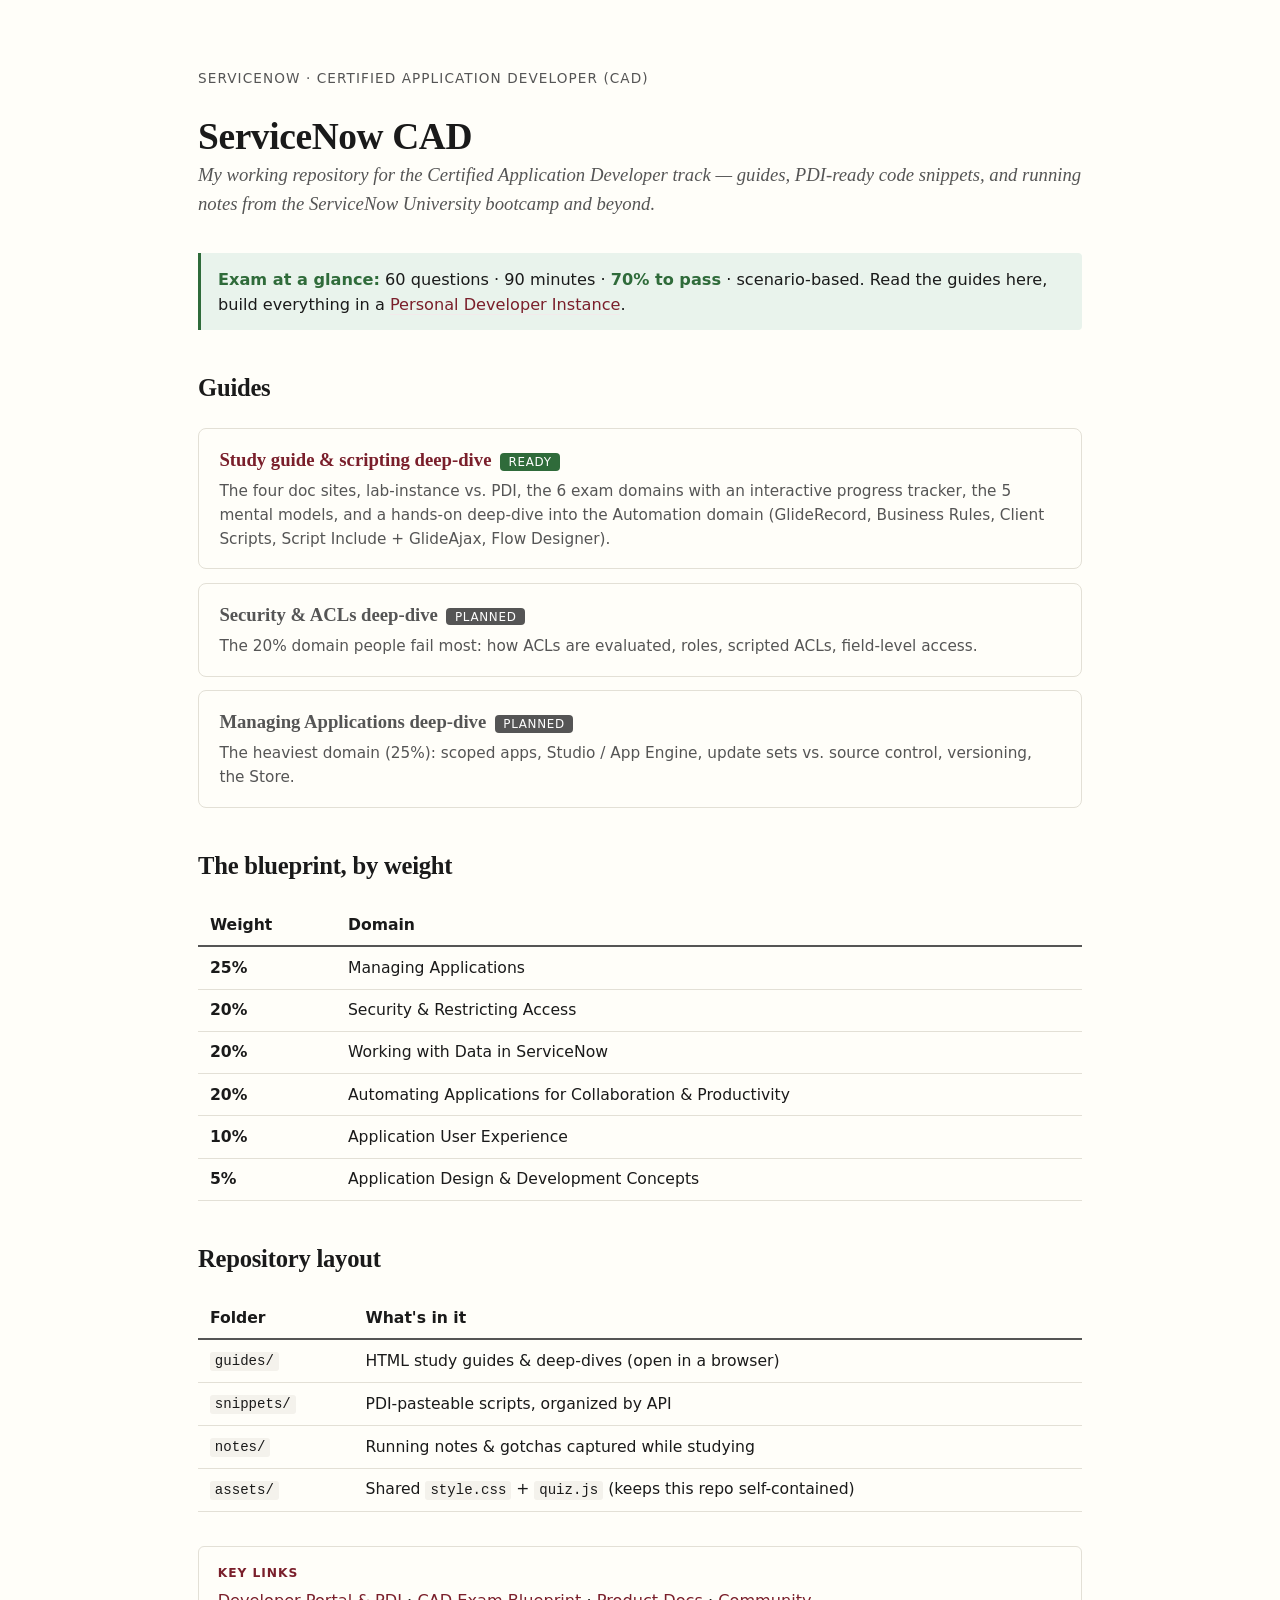
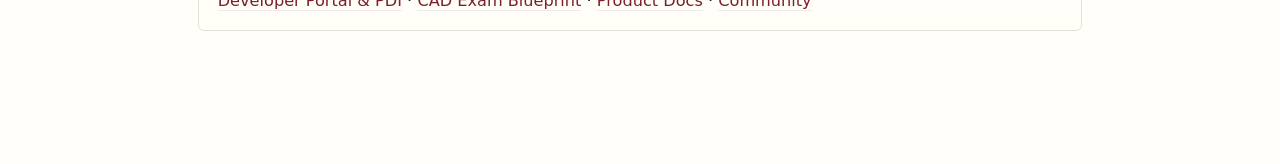
==== index.html @ 2115dd30 "Initial commit: ServiceNow CAD study repo Study guide + scripting deep-dive (Automation domain), bro" ====
<!DOCTYPE html>
<html lang="en">
<head>
<meta charset="utf-8">
<meta name="viewport" content="width=device-width, initial-scale=1">
<title>ServiceNow CAD — Home</title>
<link rel="stylesheet" href="assets/style.css">
<style>
  .cards { list-style: none; padding: 0; margin: 1.5rem 0; }
  .cards li { border: 1px solid var(--rule); border-radius: 8px; padding: 1rem 1.2rem; margin: 0.8rem 0; }
  .cards a { font-size: 1.1rem; font-weight: 600; border: none; }
  .cards .desc { font-family: var(--font-ui); font-size: 0.9rem; color: var(--ink-soft); margin: 0.3rem 0 0; }
  .cards .tag { font-family: var(--font-ui); font-size: 0.7rem; text-transform: uppercase; letter-spacing: 0.06em; color: #fff; background: var(--good); padding: 0.1rem 0.5rem; border-radius: 4px; margin-left: 0.5rem; vertical-align: middle; }
  .cards .tag.soon { background: var(--ink-soft); }
</style>
</head>
<body>
<div class="wrap wrap--wide">

  <div class="crumbs">ServiceNow · Certified Application Developer (CAD)</div>
  <h1>ServiceNow CAD</h1>
  <p class="subtitle">My working repository for the Certified Application Developer track — guides, PDI-ready code snippets, and running notes from the ServiceNow University bootcamp and beyond.</p>

  <div class="win">
    <strong>Exam at a glance:</strong> 60 questions · 90 minutes · <strong>70% to pass</strong> · scenario-based.
    Read the guides here, build everything in a <a href="https://developer.servicenow.com/dev.do">Personal Developer Instance</a>.
  </div>

  <h2>Guides</h2>
  <ul class="cards">
    <li>
      <a href="guides/servicenow-cad-study-guide.html">Study guide &amp; scripting deep-dive</a><span class="tag">Ready</span>
      <p class="desc">The four doc sites, lab-instance vs. PDI, the 6 exam domains with an interactive progress tracker, the 5 mental models, and a hands-on deep-dive into the Automation domain (GlideRecord, Business Rules, Client Scripts, Script Include + GlideAjax, Flow Designer).</p>
    </li>
    <li>
      <span style="font-size:1.1rem;font-weight:600;color:var(--ink-soft);">Security &amp; ACLs deep-dive</span><span class="tag soon">Planned</span>
      <p class="desc">The 20% domain people fail most: how ACLs are evaluated, roles, scripted ACLs, field-level access.</p>
    </li>
    <li>
      <span style="font-size:1.1rem;font-weight:600;color:var(--ink-soft);">Managing Applications deep-dive</span><span class="tag soon">Planned</span>
      <p class="desc">The heaviest domain (25%): scoped apps, Studio / App Engine, update sets vs. source control, versioning, the Store.</p>
    </li>
  </ul>

  <h2>The blueprint, by weight</h2>
  <table>
    <tr><th>Weight</th><th>Domain</th></tr>
    <tr><td><strong>25%</strong></td><td>Managing Applications</td></tr>
    <tr><td><strong>20%</strong></td><td>Security &amp; Restricting Access</td></tr>
    <tr><td><strong>20%</strong></td><td>Working with Data in ServiceNow</td></tr>
    <tr><td><strong>20%</strong></td><td>Automating Applications for Collaboration &amp; Productivity</td></tr>
    <tr><td><strong>10%</strong></td><td>Application User Experience</td></tr>
    <tr><td><strong>5%</strong></td><td>Application Design &amp; Development Concepts</td></tr>
  </table>

  <h2>Repository layout</h2>
  <table>
    <tr><th>Folder</th><th>What's in it</th></tr>
    <tr><td><code>guides/</code></td><td>HTML study guides &amp; deep-dives (open in a browser)</td></tr>
    <tr><td><code>snippets/</code></td><td>PDI-pasteable scripts, organized by API</td></tr>
    <tr><td><code>notes/</code></td><td>Running notes &amp; gotchas captured while studying</td></tr>
    <tr><td><code>assets/</code></td><td>Shared <code>style.css</code> + <code>quiz.js</code> (keeps this repo self-contained)</td></tr>
  </table>

  <div class="source">
    <span class="label">Key links</span>
    <a href="https://developer.servicenow.com/dev.do">Developer Portal &amp; PDI</a> ·
    <a href="https://learning.servicenow.com/lxp/en/credentials/certified-application-developer-mainline-exam-blueprint?id=kb_article_view&amp;sysparm_article=KB0011498">CAD Exam Blueprint</a> ·
    <a href="https://www.servicenow.com/docs/">Product Docs</a> ·
    <a href="https://www.servicenow.com/community/">Community</a>
  </div>

</div>
</body>
</html>
---- assets/style.css ----
/* ==========================================================================
   Shared stylesheet for the "Fullstack/AI Developer" learning workspace.
   Tufte-inspired: generous margins, readable measure, restrained color.
   Linked by every lesson and reference doc so the course feels like one thing.
   ========================================================================== */

:root {
  --ink: #1a1a1a;
  --ink-soft: #555;
  --paper: #fffef9;
  --rule: #e3e0d6;
  --accent: #7a1f2b;        /* deep maroon — links, emphasis */
  --accent-soft: #f3e9ea;
  --good: #2f6b3a;
  --good-soft: #e9f3ec;
  --warn: #8a5a00;
  --warn-soft: #f7efdd;
  --code-bg: #f4f2ec;
  --measure: 38rem;         /* readable line length */
  --font-body: et-book, Palatino, "Palatino Linotype", Georgia, serif;
  --font-mono: "SF Mono", "JetBrains Mono", Menlo, Consolas, monospace;
  --font-ui: -apple-system, BlinkMacSystemFont, "Segoe UI", system-ui, sans-serif;
}

html { font-size: 17px; }

body {
  font-family: var(--font-body);
  color: var(--ink);
  background: var(--paper);
  line-height: 1.55;
  margin: 0;
  padding: 4rem 1.5rem 6rem;
}

.wrap { max-width: var(--measure); margin: 0 auto; }
.wrap--wide { max-width: 52rem; }

/* ---- Typographic scale ---- */
h1, h2, h3 { font-weight: 600; line-height: 1.15; letter-spacing: -0.01em; }
h1 { font-size: 2.2rem; margin: 0 0 0.2rem; }
h2 { font-size: 1.45rem; margin: 2.6rem 0 0.6rem; }
h3 { font-size: 1.12rem; margin: 1.8rem 0 0.4rem; }
p, li { font-size: 1.06rem; }
.subtitle { font-style: italic; color: var(--ink-soft); font-size: 1.1rem; margin: 0 0 2rem; }

a { color: var(--accent); text-decoration: none; border-bottom: 1px solid var(--accent-soft); }
a:hover { border-bottom-color: var(--accent); }

/* ---- Breadcrumb / meta strip ---- */
.crumbs {
  font-family: var(--font-ui);
  font-size: 0.8rem;
  text-transform: uppercase;
  letter-spacing: 0.08em;
  color: var(--ink-soft);
  margin-bottom: 1.5rem;
}
.crumbs a { border: none; }

/* ---- The "win" banner: the one tangible thing this lesson delivers ---- */
.win {
  font-family: var(--font-ui);
  font-size: 0.95rem;
  background: var(--good-soft);
  border-left: 3px solid var(--good);
  padding: 0.8rem 1rem;
  margin: 1.5rem 0 2rem;
  border-radius: 0 4px 4px 0;
}
.win strong { color: var(--good); }

/* ---- Callouts ---- */
.note, .why, .gotcha {
  font-family: var(--font-ui);
  font-size: 0.95rem;
  padding: 0.8rem 1rem;
  margin: 1.4rem 0;
  border-radius: 4px;
  line-height: 1.5;
}
.note   { background: #eef2f6; border-left: 3px solid #4a6fa5; }
.why    { background: var(--accent-soft); border-left: 3px solid var(--accent); }
.gotcha { background: var(--warn-soft); border-left: 3px solid var(--warn); }
.note .label, .why .label, .gotcha .label {
  display: block; font-weight: 700; text-transform: uppercase;
  font-size: 0.72rem; letter-spacing: 0.08em; margin-bottom: 0.25rem;
}
.note .label { color: #4a6fa5; } .why .label { color: var(--accent); } .gotcha .label { color: var(--warn); }

/* ---- Code ---- */
code { font-family: var(--font-mono); font-size: 0.9em; background: var(--code-bg); padding: 0.1em 0.35em; border-radius: 3px; }
pre {
  font-family: var(--font-mono); font-size: 0.85rem; line-height: 1.5;
  background: var(--code-bg); border: 1px solid var(--rule);
  padding: 1rem 1.1rem; border-radius: 6px; overflow-x: auto;
}
pre code { background: none; padding: 0; font-size: inherit; }
.filename {
  font-family: var(--font-ui); font-size: 0.72rem; text-transform: uppercase;
  letter-spacing: 0.06em; color: var(--ink-soft);
  background: var(--rule); display: inline-block;
  padding: 0.15rem 0.6rem; border-radius: 4px 4px 0 0; margin-bottom: -1px;
}

/* ---- Tables ---- */
table { border-collapse: collapse; width: 100%; margin: 1.4rem 0; font-family: var(--font-ui); font-size: 0.92rem; }
th, td { text-align: left; padding: 0.5rem 0.7rem; border-bottom: 1px solid var(--rule); vertical-align: top; }
th { font-weight: 700; border-bottom: 2px solid var(--ink-soft); }

/* ---- Primary source recommendation ---- */
.source {
  font-family: var(--font-ui); font-size: 0.95rem;
  border: 1px solid var(--rule); border-radius: 6px;
  padding: 1rem 1.1rem; margin: 2rem 0;
}
.source .label { font-weight: 700; text-transform: uppercase; font-size: 0.72rem; letter-spacing: 0.08em; color: var(--accent); display: block; margin-bottom: 0.3rem; }

/* ---- Ask-your-teacher footer ---- */
.teacher {
  font-family: var(--font-ui); font-size: 0.92rem; color: var(--ink-soft);
  border-top: 1px solid var(--rule); margin-top: 3rem; padding-top: 1.2rem;
}
.teacher strong { color: var(--ink); }

/* ---- Step list ---- */
ol.steps { counter-reset: step; list-style: none; padding-left: 0; }
ol.steps > li { position: relative; padding-left: 2.4rem; margin: 1rem 0; }
ol.steps > li::before {
  counter-increment: step; content: counter(step);
  position: absolute; left: 0; top: 0;
  width: 1.7rem; height: 1.7rem; border-radius: 50%;
  background: var(--accent); color: #fff; font-family: var(--font-ui);
  font-size: 0.9rem; font-weight: 700; display: grid; place-items: center;
}

/* ---- Print ---- */
@media print {
  body { padding: 0; font-size: 12pt; background: #fff; }
  .quiz button, .teacher { break-inside: avoid; }
  a { color: var(--ink); border: none; }
  .crumbs { display: none; }
}
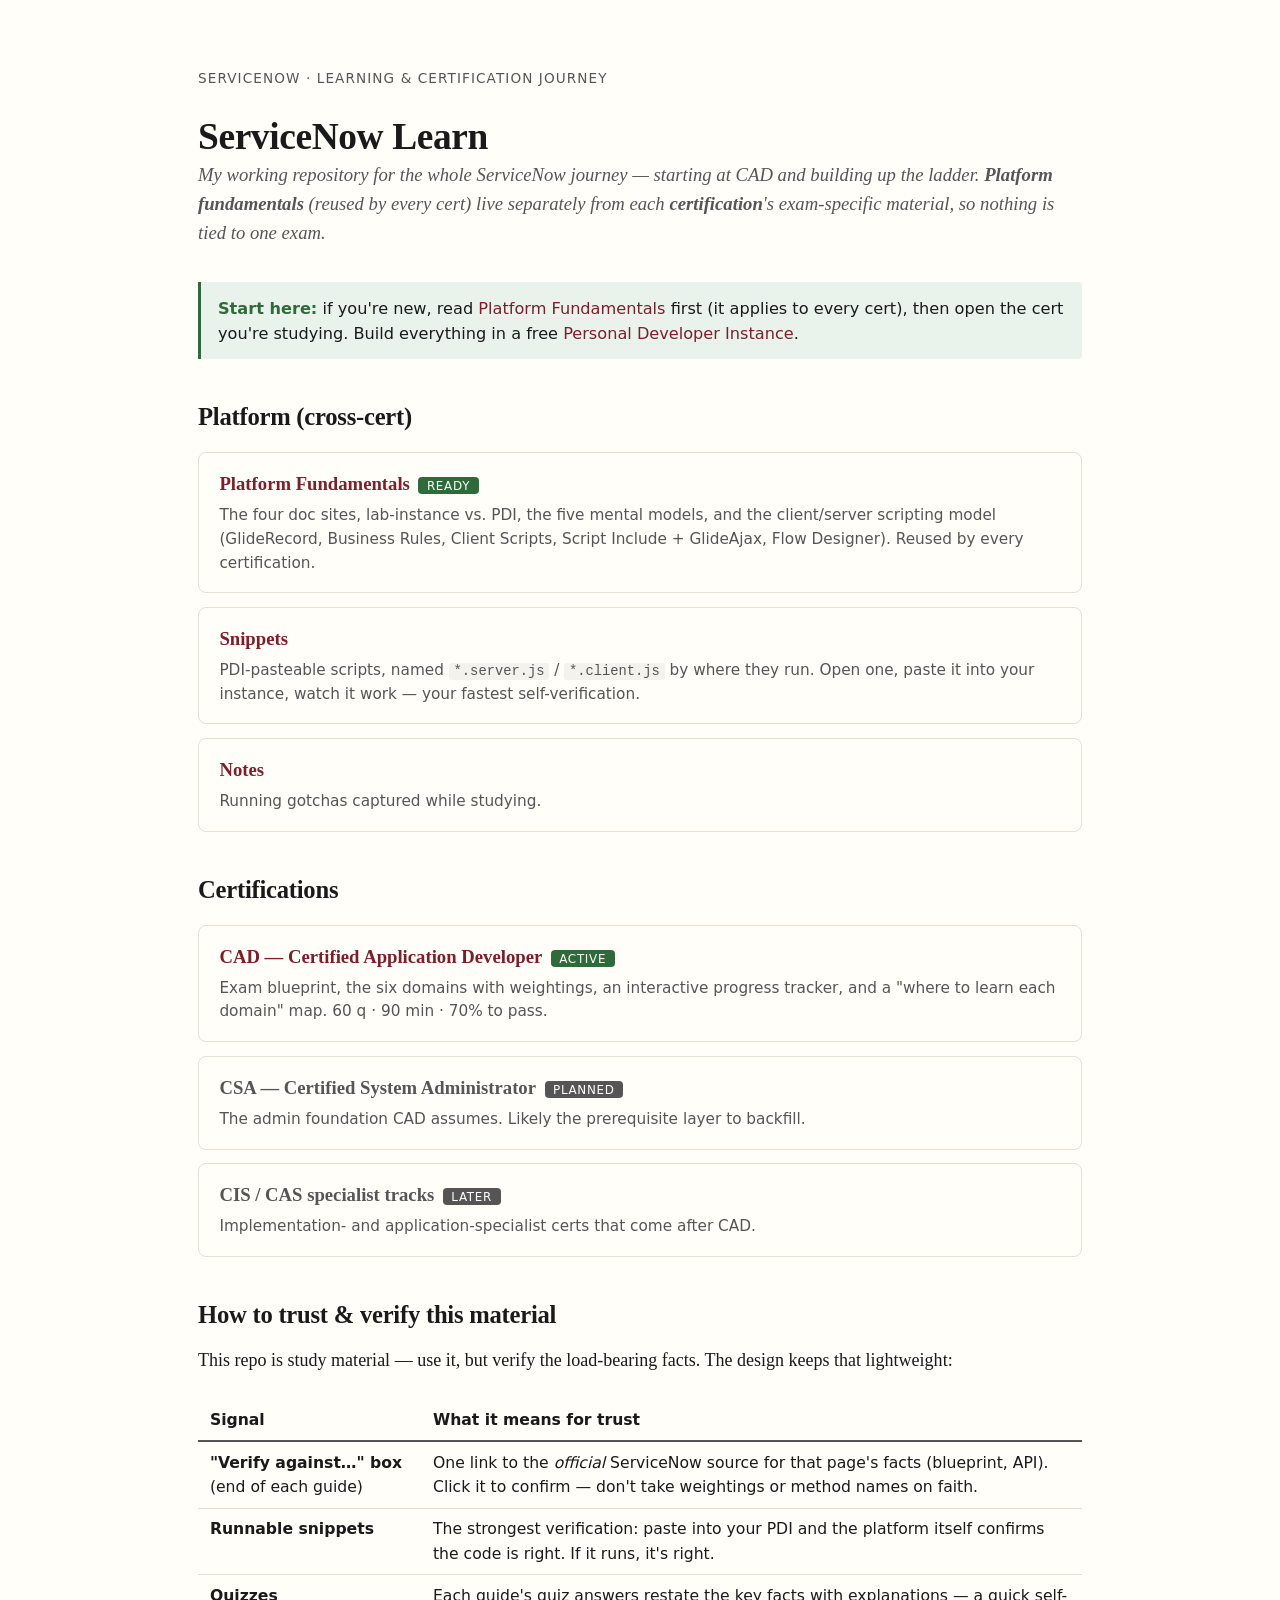
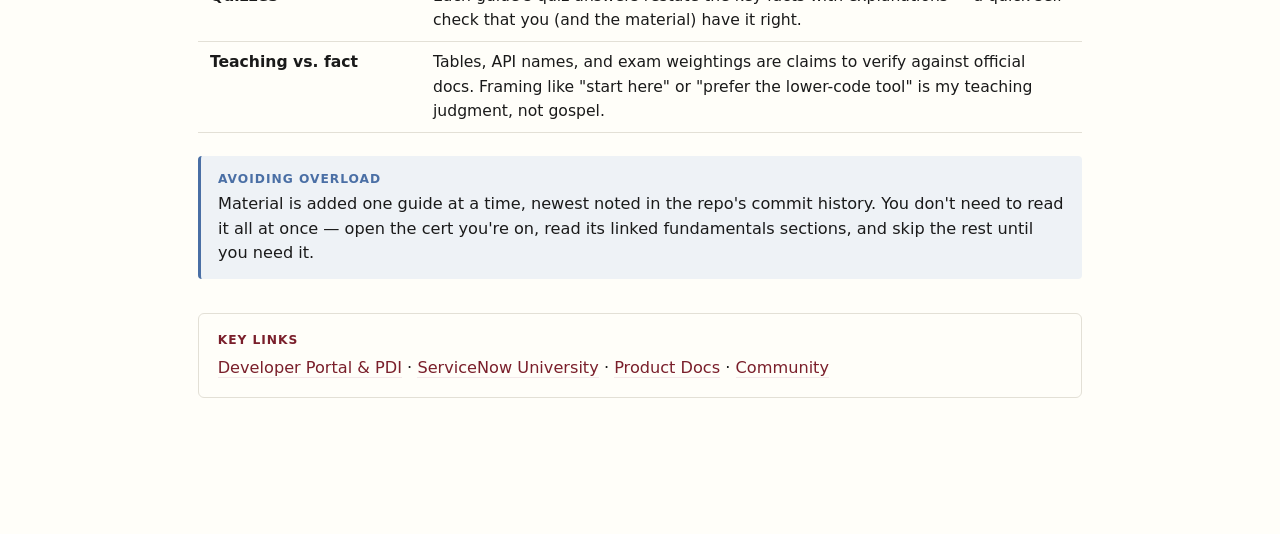
==== commit 40f93737: "Finish restructure: hub, CAD cert page, README, verification model - index.html: new hub with Platfo" ====
--- a/index.html
+++ b/index.html
@@ -3,69 +3,82 @@
 <head>
 <meta charset="utf-8">
 <meta name="viewport" content="width=device-width, initial-scale=1">
-<title>ServiceNow CAD — Home</title>
+<title>ServiceNow Learn — Home</title>
 <link rel="stylesheet" href="assets/style.css">
 <style>
-  .cards { list-style: none; padding: 0; margin: 1.5rem 0; }
+  .cards { list-style: none; padding: 0; margin: 1.2rem 0; }
   .cards li { border: 1px solid var(--rule); border-radius: 8px; padding: 1rem 1.2rem; margin: 0.8rem 0; }
   .cards a { font-size: 1.1rem; font-weight: 600; border: none; }
+  .cards .muted { font-size: 1.1rem; font-weight: 600; color: var(--ink-soft); }
   .cards .desc { font-family: var(--font-ui); font-size: 0.9rem; color: var(--ink-soft); margin: 0.3rem 0 0; }
-  .cards .tag { font-family: var(--font-ui); font-size: 0.7rem; text-transform: uppercase; letter-spacing: 0.06em; color: #fff; background: var(--good); padding: 0.1rem 0.5rem; border-radius: 4px; margin-left: 0.5rem; vertical-align: middle; }
-  .cards .tag.soon { background: var(--ink-soft); }
+  .tag { font-family: var(--font-ui); font-size: 0.7rem; text-transform: uppercase; letter-spacing: 0.06em; color: #fff; background: var(--good); padding: 0.1rem 0.5rem; border-radius: 4px; margin-left: 0.5rem; vertical-align: middle; }
+  .tag.soon { background: var(--ink-soft); }
 </style>
 </head>
 <body>
 <div class="wrap wrap--wide">
 
-  <div class="crumbs">ServiceNow · Certified Application Developer (CAD)</div>
-  <h1>ServiceNow CAD</h1>
-  <p class="subtitle">My working repository for the Certified Application Developer track — guides, PDI-ready code snippets, and running notes from the ServiceNow University bootcamp and beyond.</p>
+  <div class="crumbs">ServiceNow · Learning &amp; certification journey</div>
+  <h1>ServiceNow Learn</h1>
+  <p class="subtitle">My working repository for the whole ServiceNow journey — starting at CAD and building up the ladder. <strong>Platform fundamentals</strong> (reused by every cert) live separately from each <strong>certification</strong>'s exam-specific material, so nothing is tied to one exam.</p>
 
   <div class="win">
-    <strong>Exam at a glance:</strong> 60 questions · 90 minutes · <strong>70% to pass</strong> · scenario-based.
-    Read the guides here, build everything in a <a href="https://developer.servicenow.com/dev.do">Personal Developer Instance</a>.
+    <strong>Start here:</strong> if you're new, read <a href="platform/fundamentals/index.html">Platform Fundamentals</a>
+    first (it applies to every cert), then open the cert you're studying. Build everything in a free
+    <a href="https://developer.servicenow.com/dev.do">Personal Developer Instance</a>.
   </div>
 
-  <h2>Guides</h2>
+  <h2>Platform (cross-cert)</h2>
   <ul class="cards">
     <li>
-      <a href="guides/servicenow-cad-study-guide.html">Study guide &amp; scripting deep-dive</a><span class="tag">Ready</span>
-      <p class="desc">The four doc sites, lab-instance vs. PDI, the 6 exam domains with an interactive progress tracker, the 5 mental models, and a hands-on deep-dive into the Automation domain (GlideRecord, Business Rules, Client Scripts, Script Include + GlideAjax, Flow Designer).</p>
+      <a href="platform/fundamentals/index.html">Platform Fundamentals</a><span class="tag">Ready</span>
+      <p class="desc">The four doc sites, lab-instance vs. PDI, the five mental models, and the client/server scripting model (GlideRecord, Business Rules, Client Scripts, Script Include + GlideAjax, Flow Designer). Reused by every certification.</p>
     </li>
     <li>
-      <span style="font-size:1.1rem;font-weight:600;color:var(--ink-soft);">Security &amp; ACLs deep-dive</span><span class="tag soon">Planned</span>
-      <p class="desc">The 20% domain people fail most: how ACLs are evaluated, roles, scripted ACLs, field-level access.</p>
+      <a href="platform/snippets/">Snippets</a>
+      <p class="desc">PDI-pasteable scripts, named <code>*.server.js</code> / <code>*.client.js</code> by where they run. Open one, paste it into your instance, watch it work — your fastest self-verification.</p>
     </li>
     <li>
-      <span style="font-size:1.1rem;font-weight:600;color:var(--ink-soft);">Managing Applications deep-dive</span><span class="tag soon">Planned</span>
-      <p class="desc">The heaviest domain (25%): scoped apps, Studio / App Engine, update sets vs. source control, versioning, the Store.</p>
+      <a href="platform/notes/">Notes</a>
+      <p class="desc">Running gotchas captured while studying.</p>
     </li>
   </ul>
 
-  <h2>The blueprint, by weight</h2>
+  <h2>Certifications</h2>
+  <ul class="cards">
+    <li>
+      <a href="certs/cad/index.html">CAD — Certified Application Developer</a><span class="tag">Active</span>
+      <p class="desc">Exam blueprint, the six domains with weightings, an interactive progress tracker, and a "where to learn each domain" map. 60 q · 90 min · 70% to pass.</p>
+    </li>
+    <li>
+      <span class="muted">CSA — Certified System Administrator</span><span class="tag soon">Planned</span>
+      <p class="desc">The admin foundation CAD assumes. Likely the prerequisite layer to backfill.</p>
+    </li>
+    <li>
+      <span class="muted">CIS / CAS specialist tracks</span><span class="tag soon">Later</span>
+      <p class="desc">Implementation- and application-specialist certs that come after CAD.</p>
+    </li>
+  </ul>
+
+  <h2>How to trust &amp; verify this material</h2>
+  <p>This repo is study material — use it, but verify the load-bearing facts. The design keeps that lightweight:</p>
   <table>
-    <tr><th>Weight</th><th>Domain</th></tr>
-    <tr><td><strong>25%</strong></td><td>Managing Applications</td></tr>
-    <tr><td><strong>20%</strong></td><td>Security &amp; Restricting Access</td></tr>
-    <tr><td><strong>20%</strong></td><td>Working with Data in ServiceNow</td></tr>
-    <tr><td><strong>20%</strong></td><td>Automating Applications for Collaboration &amp; Productivity</td></tr>
-    <tr><td><strong>10%</strong></td><td>Application User Experience</td></tr>
-    <tr><td><strong>5%</strong></td><td>Application Design &amp; Development Concepts</td></tr>
+    <tr><th>Signal</th><th>What it means for trust</th></tr>
+    <tr><td><strong>"Verify against…" box</strong> (end of each guide)</td><td>One link to the <em>official</em> ServiceNow source for that page's facts (blueprint, API). Click it to confirm — don't take weightings or method names on faith.</td></tr>
+    <tr><td><strong>Runnable snippets</strong></td><td>The strongest verification: paste into your PDI and the platform itself confirms the code is right. If it runs, it's right.</td></tr>
+    <tr><td><strong>Quizzes</strong></td><td>Each guide's quiz answers restate the key facts with explanations — a quick self-check that you (and the material) have it right.</td></tr>
+    <tr><td><strong>Teaching vs. fact</strong></td><td>Tables, API names, and exam weightings are claims to verify against official docs. Framing like "start here" or "prefer the lower-code tool" is my teaching judgment, not gospel.</td></tr>
   </table>
-
-  <h2>Repository layout</h2>
-  <table>
-    <tr><th>Folder</th><th>What's in it</th></tr>
-    <tr><td><code>guides/</code></td><td>HTML study guides &amp; deep-dives (open in a browser)</td></tr>
-    <tr><td><code>snippets/</code></td><td>PDI-pasteable scripts, organized by API</td></tr>
-    <tr><td><code>notes/</code></td><td>Running notes &amp; gotchas captured while studying</td></tr>
-    <tr><td><code>assets/</code></td><td>Shared <code>style.css</code> + <code>quiz.js</code> (keeps this repo self-contained)</td></tr>
-  </table>
+  <div class="note">
+    <span class="label">Avoiding overload</span>
+    Material is added one guide at a time, newest noted in the repo's commit history. You don't need to read it
+    all at once — open the cert you're on, read its linked fundamentals sections, and skip the rest until you need it.
+  </div>
 
   <div class="source">
     <span class="label">Key links</span>
     <a href="https://developer.servicenow.com/dev.do">Developer Portal &amp; PDI</a> ·
-    <a href="https://learning.servicenow.com/lxp/en/credentials/certified-application-developer-mainline-exam-blueprint?id=kb_article_view&amp;sysparm_article=KB0011498">CAD Exam Blueprint</a> ·
+    <a href="https://learning.servicenow.com/">ServiceNow University</a> ·
     <a href="https://www.servicenow.com/docs/">Product Docs</a> ·
     <a href="https://www.servicenow.com/community/">Community</a>
   </div>
